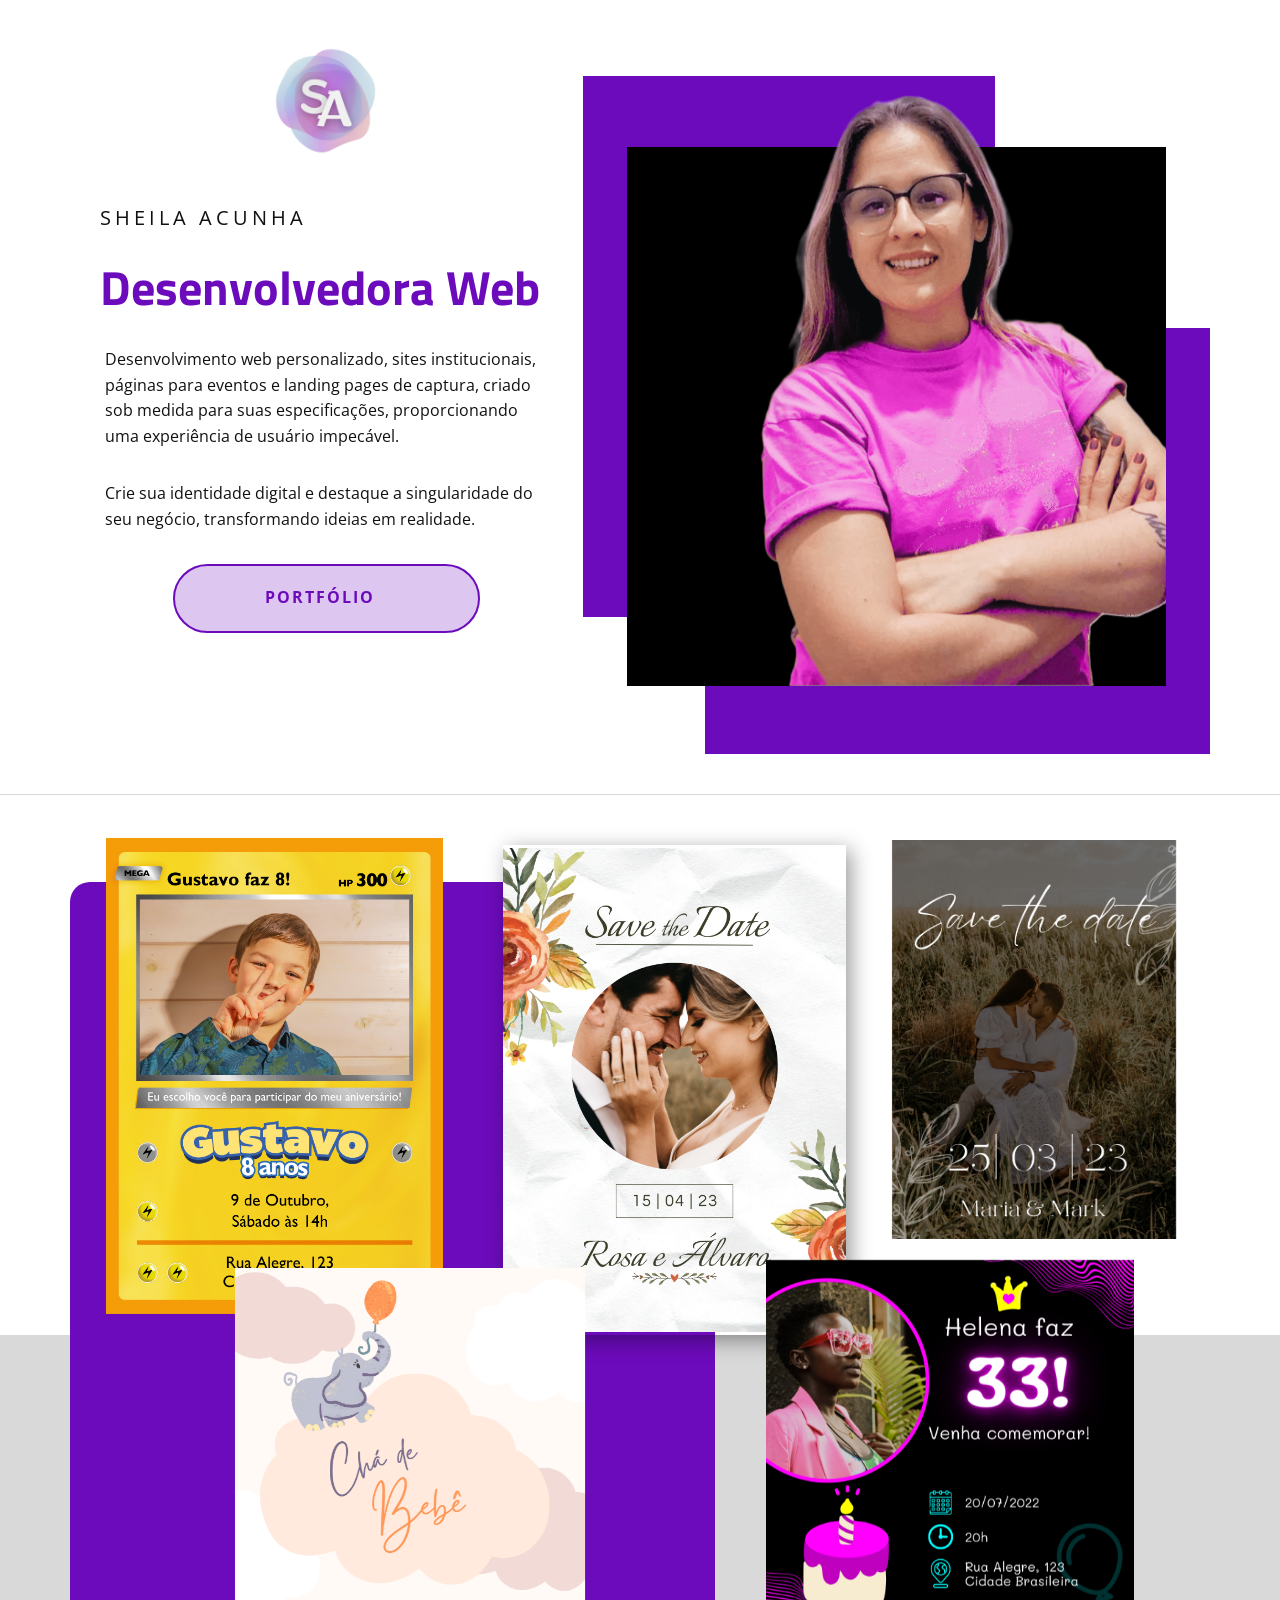
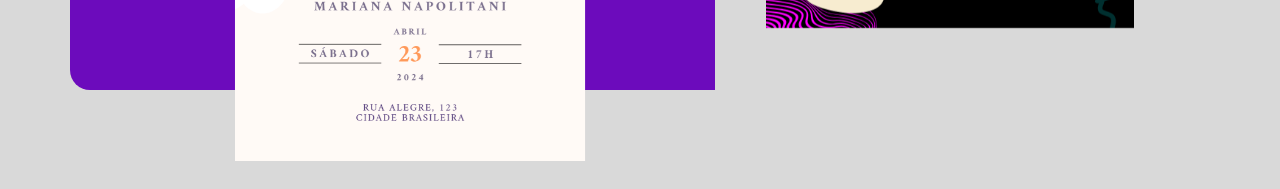
==== index.html @ 109525f0 "sheila" ====
<!DOCTYPE html>
<html style="font-size: 16px;" lang="pt">

<head>
  <meta name="viewport" content="width=device-width, initial-scale=1.0">
  <meta charset="utf-8">
  <meta name="keywords"
    content="​Modern therapy for modern lives, ​The right therapy for you, ​Our Therapists, ​Connect For Expert Online Therapy, ​Flexible support that fits around your lifestyle, ​Your Wellness, Our Priority, Contact Us">
  <meta name="description" content="">
  <title>Página 1</title>
  <link rel="stylesheet" href="nicepage.css" media="screen">
  <link rel="stylesheet" href="Página-1.css" media="screen">
  <script class="u-script" type="text/javascript" src="jquery-1.9.1.min.js" defer=""></script>
  <script class="u-script" type="text/javascript" src="nicepage.js" defer=""></script>
  <meta name="generator" content="Nicepage 6.5.1, nicepage.com">
  <link id="u-theme-google-font" rel="stylesheet"
    href="https://fonts.googleapis.com/css?family=Roboto:100,100i,300,300i,400,400i,500,500i,700,700i,900,900i|Open+Sans:300,300i,400,400i,500,500i,600,600i,700,700i,800,800i">
  <link id="u-page-google-font" rel="stylesheet"
    href="https://fonts.googleapis.com/css?family=Open+Sans:300,300i,400,400i,500,500i,600,600i,700,700i,800,800i|Titillium+Web:200,200i,300,300i,400,400i,600,600i,700,700i,900|Titillium+Web:200,200i,300,300i,400,400i,600,600i,700,700i,900">




  <script type="application/ld+json">{
		"@context": "http://schema.org",
		"@type": "Organization",
		"name": "",
		"url": "/"
}</script>
  <meta name="theme-color" content="#9fd9dd">
  <meta property="og:title" content="Página 1">
  <meta property="og:type" content="website">
  <link rel="canonical" href="/">
  <meta data-intl-tel-input-cdn-path="intlTelInput/">
</head>

<body data-home-page="https://website6182934.nicepage.io/Página-1.html?version=c030f472-c00a-878a-3789-6e6491f98680"
  data-home-page-title="Página 1" data-path-to-root="./" data-include-products="false" class="u-body u-xl-mode"
  data-lang="pt">
  <section class="u-clearfix u-valign-middle-lg u-white u-section-1" id="carousel_8019">
    <div
      class="u-clearfix u-sheet u-valign-bottom-xs u-valign-middle-lg u-valign-middle-md u-valign-middle-sm u-sheet-1">
      <div
        class="custom-expanded data-layout-selected u-clearfix u-expanded-width-lg u-expanded-width-md u-expanded-width-sm u-expanded-width-xl u-layout-wrap u-layout-wrap-1">
        <div class="u-layout">
          <div class="u-layout-row">
            <div class="u-align-left u-container-style u-layout-cell u-left-cell u-size-27 u-white u-layout-cell-1"
              data-animation-name="customAnimationIn" data-animation-duration="1500">
              <div class="u-container-layout u-container-layout-1">
                <img
                  class="u-align-center-md u-align-center-sm u-align-center-xs u-image u-image-contain u-image-default u-preserve-proportions u-image-1"
                  src="images/1.png" alt="" data-image-width="500" data-image-height="500">
                <h5
                  class="u-align-center-sm u-align-center-xs u-align-left-lg u-align-left-md u-align-left-xl u-text u-text-1"
                  data-animation-name="flipIn" data-animation-duration="1500" data-animation-direction="X"
                  data-animation-delay="750">Sheila acunha</h5>
                <h1
                  class="u-align-center-sm u-align-center-xs u-align-left-lg u-align-left-md u-align-left-xl u-text u-text-custom-color-2 u-text-2"
                  data-animation-name="flipIn" data-animation-duration="1500" data-animation-direction="X"
                  data-animation-delay="1000">Desenvolvedora Web </h1>
                <p class="u-align-center-sm u-align-center-xs u-align-left-lg u-align-left-md u-align-left-xl u-text u-text-3"
                  data-animation-name="customAnimationIn" data-animation-duration="1500" data-animation-delay="250">
                  Desenvolvimento web personalizado, sites institucionais, páginas para eventos e landing pages de
                  captura,&nbsp;criado sob medida para suas especificações, proporcionando uma experiência de usuário
                  impecável.&nbsp;</p>
                <p class="u-align-center-sm u-align-center-xs u-align-left-lg u-align-left-md u-align-left-xl u-text u-text-4"
                  data-animation-name="customAnimationIn" data-animation-duration="1500" data-animation-delay="250">
                  Crie sua identidade digital e destaque a singularidade do seu negócio, transformando ideias em
                  realidade.</p>
                <a href="https://www.sheilaacunha.com.br/"
                  class="u-active-custom-color-2 u-align-center-sm u-align-center-xs u-align-left-lg u-align-left-md u-align-left-xl u-border-2 u-border-custom-color-2 u-border-hover-custom-color-4 u-btn u-btn-round u-button-style u-custom-color-4 u-hover-custom-color-4 u-radius u-text-active-white u-text-custom-color-2 u-text-hover-custom-color-2 u-btn-1"
                  data-animation-name="customAnimationIn" data-animation-duration="1500" data-animation-delay="750"
                  target="_blank">portfólio​&nbsp;&nbsp;</a>
              </div>
            </div>
            <div class="u-container-style u-layout-cell u-right-cell u-shape-rectangle u-size-33 u-layout-cell-2"
              data-animation-name="customAnimationIn" data-animation-duration="1500" data-animation-delay="0">
              <div class="u-container-layout u-container-layout-2">
                <div class="custom-expanded u-custom-color-2 u-shape u-shape-rectangle u-shape-1"
                  data-animation-name="customAnimationIn" data-animation-duration="1500" data-animation-delay="750">
                </div>
                <div class="custom-expanded u-custom-color-2 u-shape u-shape-rectangle u-shape-2"
                  data-animation-name="customAnimationIn" data-animation-duration="1500" data-animation-delay="750">
                </div>
                <div
                  class="custom-expanded u-black u-container-style u-group u-preserve-proportions u-shape-rectangle u-group-1">
                  <div class="u-container-layout u-container-layout-3">
                    <img class="custom-expanded u-image u-image-contain u-image-default u-image-2"
                      src="images/sheila.png" alt="" data-image-width="603" data-image-height="811">
                  </div>
                </div>
              </div>
            </div>
          </div>
        </div>
      </div>
    </div>
  </section>
  <section class="u-clearfix u-grey-15 u-section-2" id="carousel_e273">
    <div class="u-expanded-width u-shape u-shape-rectangle u-white u-shape-1" data-animation-name="customAnimationIn"
      data-animation-duration="1750"></div>
    <div class="u-bottom-left-radius-20 u-custom-color-2 u-shape u-shape-round u-top-left-radius-20 u-shape-2"
      data-animation-name="customAnimationIn" data-animation-duration="1250"></div>
    <img class="custom-expanded u-image u-image-contain u-image-1" src="images/5.png" data-image-width="1240"
      data-image-height="1748">
    <img class="custom-expanded u-image u-image-contain u-image-2" src="images/2.png" data-image-width="1240"
      data-image-height="1748">
    <img class="custom-expanded u-image u-image-contain u-image-3" src="images/33.png" data-image-width="1000"
      data-image-height="1000">
    <img class="custom-expanded u-image u-image-contain u-image-4" src="images/3.png" data-image-width="1240"
      data-image-height="1748">
    <img class="custom-expanded u-image u-image-contain u-image-5" src="images/4.png" data-image-width="1240"
      data-image-height="1748">
    <div class="u-align-left u-container-style u-gradient u-group u-radius-20 u-shape-round u-group-1"
      data-animation-name="customAnimationIn" data-animation-duration="1250" data-animation-delay="500">
      <div class="u-container-layout u-valign-middle-lg u-valign-middle-xl u-valign-middle-xs u-container-layout-1">
        <h2 class="u-align-center u-custom-font u-font-titillium-web u-text u-text-white u-text-1"> Opções de convites
          virtuais de casamento, aniversá​rios, entre outros.</h2>
      </div>
    </div>
  </section>

</body>

</html>
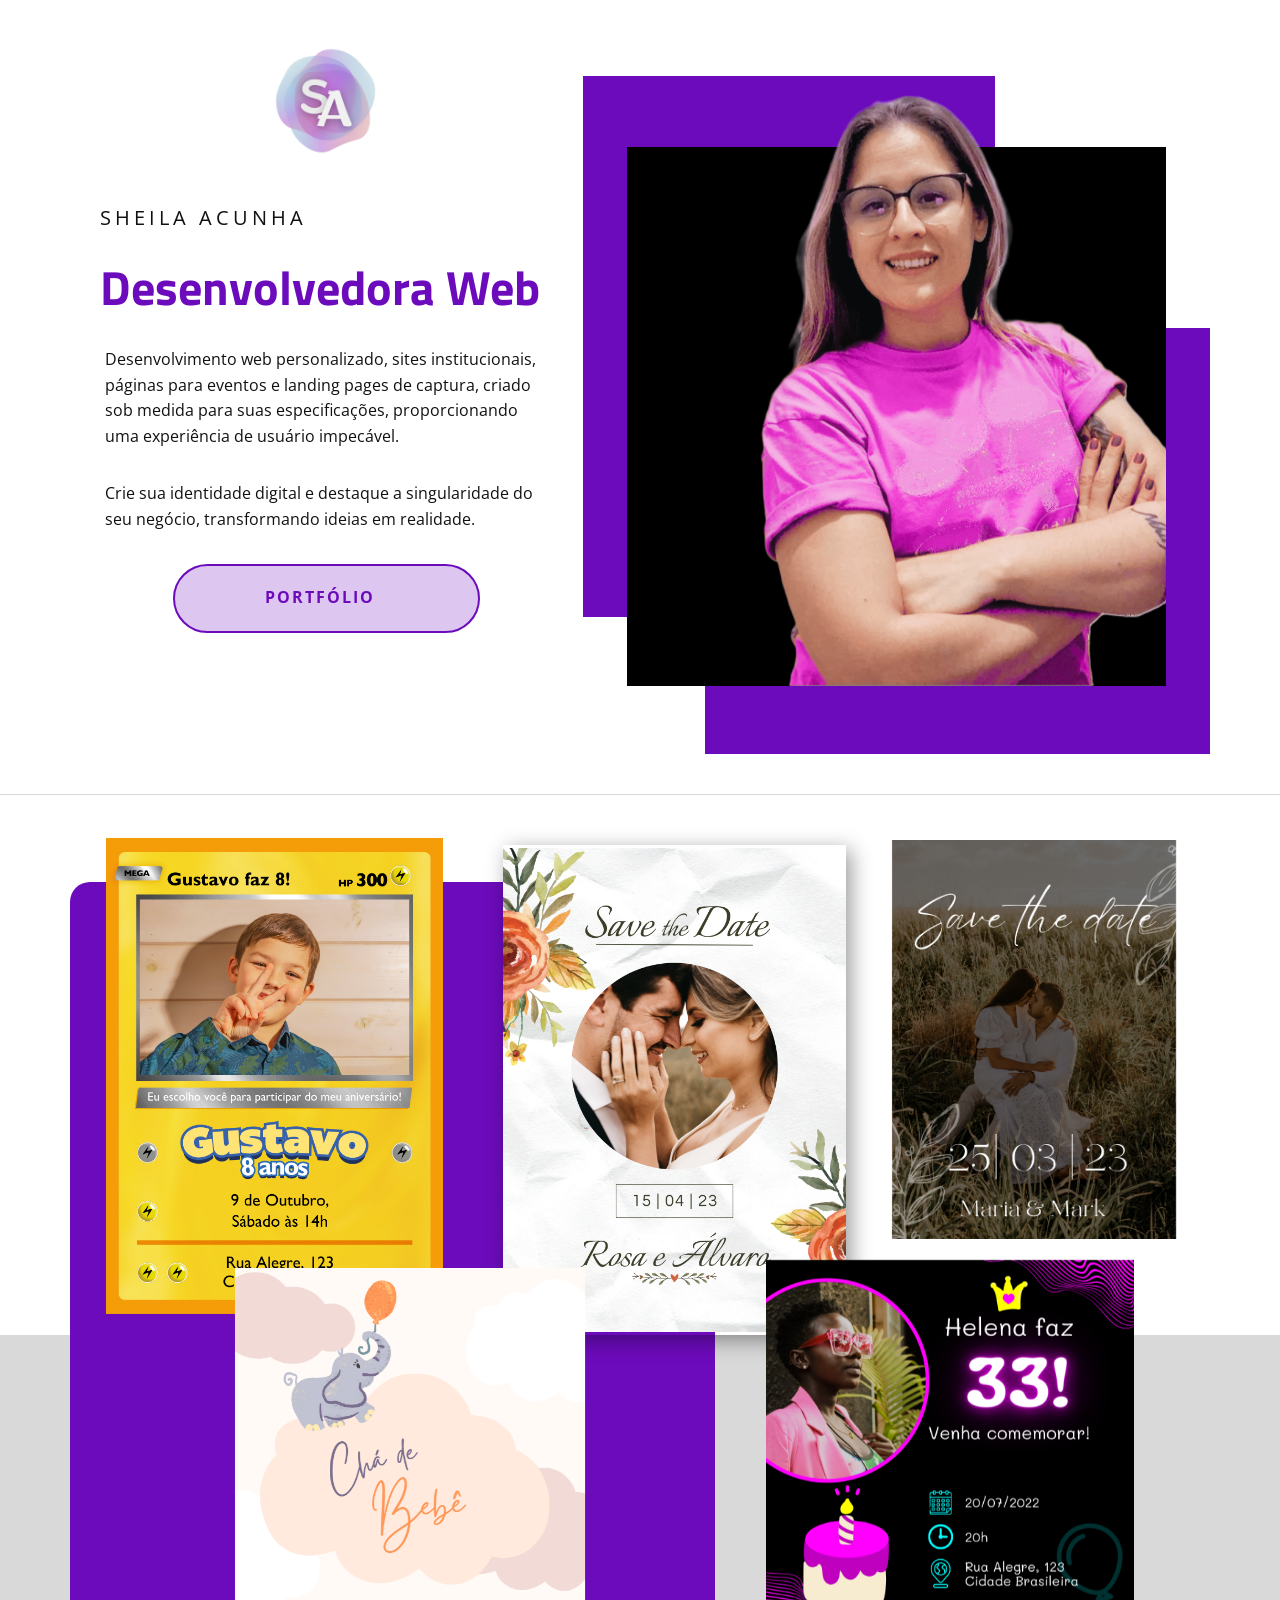
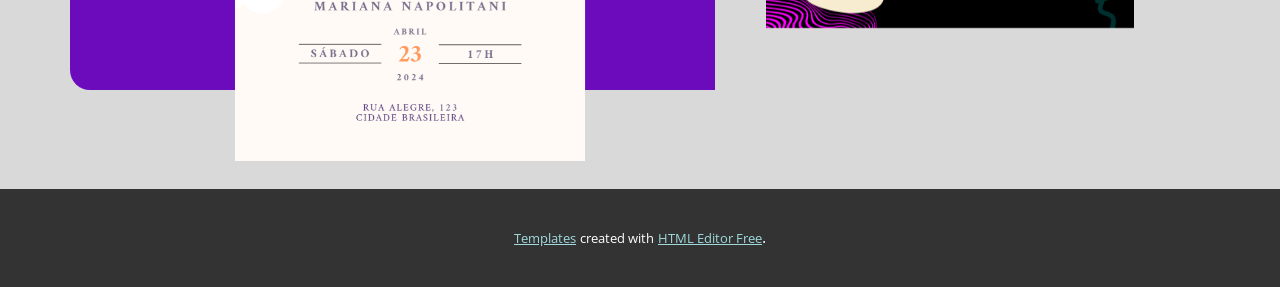
==== commit f140d213: "i" ====
--- a/index.html
+++ b/index.html
@@ -1,92 +1,56 @@
 <!DOCTYPE html>
-<html style="font-size: 16px;" lang="pt">
-
-<head>
-  <meta name="viewport" content="width=device-width, initial-scale=1.0">
-  <meta charset="utf-8">
-  <meta name="keywords"
-    content="​Modern therapy for modern lives, ​The right therapy for you, ​Our Therapists, ​Connect For Expert Online Therapy, ​Flexible support that fits around your lifestyle, ​Your Wellness, Our Priority, Contact Us">
-  <meta name="description" content="">
-  <title>Página 1</title>
-  <link rel="stylesheet" href="nicepage.css" media="screen">
-  <link rel="stylesheet" href="Página-1.css" media="screen">
-  <script class="u-script" type="text/javascript" src="jquery-1.9.1.min.js" defer=""></script>
-  <script class="u-script" type="text/javascript" src="nicepage.js" defer=""></script>
-  <meta name="generator" content="Nicepage 6.5.1, nicepage.com">
-  <link id="u-theme-google-font" rel="stylesheet"
-    href="https://fonts.googleapis.com/css?family=Roboto:100,100i,300,300i,400,400i,500,500i,700,700i,900,900i|Open+Sans:300,300i,400,400i,500,500i,600,600i,700,700i,800,800i">
-  <link id="u-page-google-font" rel="stylesheet"
-    href="https://fonts.googleapis.com/css?family=Open+Sans:300,300i,400,400i,500,500i,600,600i,700,700i,800,800i|Titillium+Web:200,200i,300,300i,400,400i,600,600i,700,700i,900|Titillium+Web:200,200i,300,300i,400,400i,600,600i,700,700i,900">
-
-
-
-
-  <script type="application/ld+json">{
+<html style="font-size: 16px;" lang="pt"><head>
+    <meta name="viewport" content="width=device-width, initial-scale=1.0">
+    <meta charset="utf-8">
+    <meta name="keywords" content="​Modern therapy for modern lives, ​The right therapy for you, ​Our Therapists, ​Connect For Expert Online Therapy, ​Flexible support that fits around your lifestyle, ​Your Wellness, Our Priority, Contact Us">
+    <meta name="description" content="">
+    <title>Página 1</title>
+    <link rel="stylesheet" href="nicepage.css" media="screen">
+<link rel="stylesheet" href="Página-1.css" media="screen">
+    <script class="u-script" type="text/javascript" src="jquery-1.9.1.min.js" defer=""></script>
+    <script class="u-script" type="text/javascript" src="nicepage.js" defer=""></script>
+    <meta name="generator" content="Nicepage 6.5.1, nicepage.com">
+    <link id="u-theme-google-font" rel="stylesheet" href="https://fonts.googleapis.com/css?family=Roboto:100,100i,300,300i,400,400i,500,500i,700,700i,900,900i|Open+Sans:300,300i,400,400i,500,500i,600,600i,700,700i,800,800i">
+    <link id="u-page-google-font" rel="stylesheet" href="https://fonts.googleapis.com/css?family=Open+Sans:300,300i,400,400i,500,500i,600,600i,700,700i,800,800i|Titillium+Web:200,200i,300,300i,400,400i,600,600i,700,700i,900|Titillium+Web:200,200i,300,300i,400,400i,600,600i,700,700i,900">
+    
+    
+    
+    
+    <script type="application/ld+json">{
 		"@context": "http://schema.org",
 		"@type": "Organization",
 		"name": "",
 		"url": "/"
 }</script>
-  <meta name="theme-color" content="#9fd9dd">
-  <meta property="og:title" content="Página 1">
-  <meta property="og:type" content="website">
-  <link rel="canonical" href="/">
-  <meta data-intl-tel-input-cdn-path="intlTelInput/">
-</head>
-
-<body data-home-page="https://website6182934.nicepage.io/Página-1.html?version=c030f472-c00a-878a-3789-6e6491f98680"
-  data-home-page-title="Página 1" data-path-to-root="./" data-include-products="false" class="u-body u-xl-mode"
-  data-lang="pt">
-  <section class="u-clearfix u-valign-middle-lg u-white u-section-1" id="carousel_8019">
-    <div
-      class="u-clearfix u-sheet u-valign-bottom-xs u-valign-middle-lg u-valign-middle-md u-valign-middle-sm u-sheet-1">
-      <div
-        class="custom-expanded data-layout-selected u-clearfix u-expanded-width-lg u-expanded-width-md u-expanded-width-sm u-expanded-width-xl u-layout-wrap u-layout-wrap-1">
-        <div class="u-layout">
-          <div class="u-layout-row">
-            <div class="u-align-left u-container-style u-layout-cell u-left-cell u-size-27 u-white u-layout-cell-1"
-              data-animation-name="customAnimationIn" data-animation-duration="1500">
-              <div class="u-container-layout u-container-layout-1">
-                <img
-                  class="u-align-center-md u-align-center-sm u-align-center-xs u-image u-image-contain u-image-default u-preserve-proportions u-image-1"
-                  src="images/1.png" alt="" data-image-width="500" data-image-height="500">
-                <h5
-                  class="u-align-center-sm u-align-center-xs u-align-left-lg u-align-left-md u-align-left-xl u-text u-text-1"
-                  data-animation-name="flipIn" data-animation-duration="1500" data-animation-direction="X"
-                  data-animation-delay="750">Sheila acunha</h5>
-                <h1
-                  class="u-align-center-sm u-align-center-xs u-align-left-lg u-align-left-md u-align-left-xl u-text u-text-custom-color-2 u-text-2"
-                  data-animation-name="flipIn" data-animation-duration="1500" data-animation-direction="X"
-                  data-animation-delay="1000">Desenvolvedora Web </h1>
-                <p class="u-align-center-sm u-align-center-xs u-align-left-lg u-align-left-md u-align-left-xl u-text u-text-3"
-                  data-animation-name="customAnimationIn" data-animation-duration="1500" data-animation-delay="250">
-                  Desenvolvimento web personalizado, sites institucionais, páginas para eventos e landing pages de
-                  captura,&nbsp;criado sob medida para suas especificações, proporcionando uma experiência de usuário
-                  impecável.&nbsp;</p>
-                <p class="u-align-center-sm u-align-center-xs u-align-left-lg u-align-left-md u-align-left-xl u-text u-text-4"
-                  data-animation-name="customAnimationIn" data-animation-duration="1500" data-animation-delay="250">
-                  Crie sua identidade digital e destaque a singularidade do seu negócio, transformando ideias em
-                  realidade.</p>
-                <a href="https://www.sheilaacunha.com.br/"
-                  class="u-active-custom-color-2 u-align-center-sm u-align-center-xs u-align-left-lg u-align-left-md u-align-left-xl u-border-2 u-border-custom-color-2 u-border-hover-custom-color-4 u-btn u-btn-round u-button-style u-custom-color-4 u-hover-custom-color-4 u-radius u-text-active-white u-text-custom-color-2 u-text-hover-custom-color-2 u-btn-1"
-                  data-animation-name="customAnimationIn" data-animation-duration="1500" data-animation-delay="750"
-                  target="_blank">portfólio​&nbsp;&nbsp;</a>
+    <meta name="theme-color" content="#9fd9dd">
+    <meta property="og:title" content="Página 1">
+    <meta property="og:type" content="website">
+    <link rel="canonical" href="/">
+  <meta data-intl-tel-input-cdn-path="intlTelInput/"></head>
+  <body data-path-to-root="./" data-include-products="false" class="u-body u-xl-mode" data-lang="pt">
+    <section class="u-clearfix u-valign-middle-lg u-white u-section-1" id="carousel_8019">
+      <div class="u-clearfix u-sheet u-valign-bottom-xs u-valign-middle-lg u-valign-middle-md u-valign-middle-sm u-sheet-1">
+        <div class="custom-expanded data-layout-selected u-clearfix u-expanded-width-lg u-expanded-width-md u-expanded-width-sm u-expanded-width-xl u-layout-wrap u-layout-wrap-1">
+          <div class="u-layout">
+            <div class="u-layout-row">
+              <div class="u-align-left u-container-style u-layout-cell u-left-cell u-size-27 u-white u-layout-cell-1" data-animation-name="customAnimationIn" data-animation-duration="1500">
+                <div class="u-container-layout u-container-layout-1">
+                  <img class="u-align-center-md u-align-center-sm u-align-center-xs u-image u-image-contain u-image-default u-preserve-proportions u-image-1" src="images/1.png" alt="" data-image-width="500" data-image-height="500">
+                  <h5 class="u-align-center-sm u-align-center-xs u-align-left-lg u-align-left-md u-align-left-xl u-text u-text-1" data-animation-name="flipIn" data-animation-duration="1500" data-animation-direction="X" data-animation-delay="750">Sheila acunha</h5>
+                  <h1 class="u-align-center-sm u-align-center-xs u-align-left-lg u-align-left-md u-align-left-xl u-text u-text-custom-color-2 u-text-2" data-animation-name="flipIn" data-animation-duration="1500" data-animation-direction="X" data-animation-delay="1000">Desenvolvedora Web </h1>
+                  <p class="u-align-center-sm u-align-center-xs u-align-left-lg u-align-left-md u-align-left-xl u-text u-text-3" data-animation-name="customAnimationIn" data-animation-duration="1500" data-animation-delay="250"> Desenvolvimento web personalizado, sites institucionais, páginas para eventos e landing pages de captura,&nbsp;criado sob medida para suas especificações, proporcionando uma experiência de usuário impecável.&nbsp;</p>
+                  <p class="u-align-center-sm u-align-center-xs u-align-left-lg u-align-left-md u-align-left-xl u-text u-text-4" data-animation-name="customAnimationIn" data-animation-duration="1500" data-animation-delay="250"> Crie sua identidade digital e destaque a singularidade do seu negócio, transformando ideias em realidade.</p>
+                  <a href="https://www.sheilaacunha.com.br/" class="u-active-custom-color-2 u-align-center-sm u-align-center-xs u-align-left-lg u-align-left-md u-align-left-xl u-border-2 u-border-custom-color-2 u-border-hover-custom-color-4 u-btn u-btn-round u-button-style u-custom-color-4 u-hover-custom-color-4 u-radius u-text-active-white u-text-custom-color-2 u-text-hover-custom-color-2 u-btn-1" data-animation-name="customAnimationIn" data-animation-duration="1500" data-animation-delay="750" target="_blank">portfólio​&nbsp;&nbsp;</a>
+                </div>
               </div>
-            </div>
-            <div class="u-container-style u-layout-cell u-right-cell u-shape-rectangle u-size-33 u-layout-cell-2"
-              data-animation-name="customAnimationIn" data-animation-duration="1500" data-animation-delay="0">
-              <div class="u-container-layout u-container-layout-2">
-                <div class="custom-expanded u-custom-color-2 u-shape u-shape-rectangle u-shape-1"
-                  data-animation-name="customAnimationIn" data-animation-duration="1500" data-animation-delay="750">
-                </div>
-                <div class="custom-expanded u-custom-color-2 u-shape u-shape-rectangle u-shape-2"
-                  data-animation-name="customAnimationIn" data-animation-duration="1500" data-animation-delay="750">
-                </div>
-                <div
-                  class="custom-expanded u-black u-container-style u-group u-preserve-proportions u-shape-rectangle u-group-1">
-                  <div class="u-container-layout u-container-layout-3">
-                    <img class="custom-expanded u-image u-image-contain u-image-default u-image-2"
-                      src="images/sheila.png" alt="" data-image-width="603" data-image-height="811">
+              <div class="u-container-style u-layout-cell u-right-cell u-shape-rectangle u-size-33 u-layout-cell-2" data-animation-name="customAnimationIn" data-animation-duration="1500" data-animation-delay="0">
+                <div class="u-container-layout u-container-layout-2">
+                  <div class="custom-expanded u-custom-color-2 u-shape u-shape-rectangle u-shape-1" data-animation-name="customAnimationIn" data-animation-duration="1500" data-animation-delay="750"></div>
+                  <div class="custom-expanded u-custom-color-2 u-shape u-shape-rectangle u-shape-2" data-animation-name="customAnimationIn" data-animation-duration="1500" data-animation-delay="750"></div>
+                  <div class="custom-expanded u-black u-container-style u-group u-preserve-proportions u-shape-rectangle u-group-1">
+                    <div class="u-container-layout u-container-layout-3">
+                      <img class="custom-expanded u-image u-image-contain u-image-default u-image-2" src="images/sheila.png" alt="" data-image-width="603" data-image-height="811">
+                    </div>
                   </div>
                 </div>
               </div>
@@ -94,32 +58,35 @@
           </div>
         </div>
       </div>
-    </div>
-  </section>
-  <section class="u-clearfix u-grey-15 u-section-2" id="carousel_e273">
-    <div class="u-expanded-width u-shape u-shape-rectangle u-white u-shape-1" data-animation-name="customAnimationIn"
-      data-animation-duration="1750"></div>
-    <div class="u-bottom-left-radius-20 u-custom-color-2 u-shape u-shape-round u-top-left-radius-20 u-shape-2"
-      data-animation-name="customAnimationIn" data-animation-duration="1250"></div>
-    <img class="custom-expanded u-image u-image-contain u-image-1" src="images/5.png" data-image-width="1240"
-      data-image-height="1748">
-    <img class="custom-expanded u-image u-image-contain u-image-2" src="images/2.png" data-image-width="1240"
-      data-image-height="1748">
-    <img class="custom-expanded u-image u-image-contain u-image-3" src="images/33.png" data-image-width="1000"
-      data-image-height="1000">
-    <img class="custom-expanded u-image u-image-contain u-image-4" src="images/3.png" data-image-width="1240"
-      data-image-height="1748">
-    <img class="custom-expanded u-image u-image-contain u-image-5" src="images/4.png" data-image-width="1240"
-      data-image-height="1748">
-    <div class="u-align-left u-container-style u-gradient u-group u-radius-20 u-shape-round u-group-1"
-      data-animation-name="customAnimationIn" data-animation-duration="1250" data-animation-delay="500">
-      <div class="u-container-layout u-valign-middle-lg u-valign-middle-xl u-valign-middle-xs u-container-layout-1">
-        <h2 class="u-align-center u-custom-font u-font-titillium-web u-text u-text-white u-text-1"> Opções de convites
-          virtuais de casamento, aniversá​rios, entre outros.</h2>
+    </section>
+    <section class="u-clearfix u-grey-15 u-section-2" id="carousel_e273">
+      <div class="u-expanded-width u-shape u-shape-rectangle u-white u-shape-1" data-animation-name="customAnimationIn" data-animation-duration="1750"></div>
+      <div class="u-bottom-left-radius-20 u-custom-color-2 u-shape u-shape-round u-top-left-radius-20 u-shape-2" data-animation-name="customAnimationIn" data-animation-duration="1250"></div>
+      <img class="custom-expanded u-image u-image-contain u-image-1" src="images/5.png" data-image-width="1240" data-image-height="1748">
+      <img class="custom-expanded u-image u-image-contain u-image-2" src="images/2.png" data-image-width="1240" data-image-height="1748">
+      <img class="custom-expanded u-image u-image-contain u-image-3" src="images/33.png" data-image-width="1000" data-image-height="1000">
+      <img class="custom-expanded u-image u-image-contain u-image-4" src="images/3.png" data-image-width="1240" data-image-height="1748">
+      <img class="custom-expanded u-image u-image-contain u-image-5" src="images/4.png" data-image-width="1240" data-image-height="1748">
+      <div class="u-align-left u-container-style u-gradient u-group u-radius-20 u-shape-round u-group-1" data-animation-name="customAnimationIn" data-animation-duration="1250" data-animation-delay="500">
+        <div class="u-container-layout u-valign-middle-lg u-valign-middle-xl u-valign-middle-xs u-container-layout-1">
+          <h2 class="u-align-center u-custom-font u-font-titillium-web u-text u-text-white u-text-1"> Opções de convites virtuais de casamento, aniversá​rios, entre outros.</h2>
+        </div>
       </div>
-    </div>
-  </section>
-
-</body>
-
-</html>+    </section>
+    
+    
+    
+    
+    <section class="u-backlink u-clearfix u-grey-80">
+      <a class="u-link" href="templates" target="_blank">
+        <span>Templates</span>
+      </a>
+      <p class="u-text">
+        <span>created with</span>
+      </p>
+      <a class="u-link" href="html-website-builder" target="_blank">
+        <span>HTML Editor Free</span>
+      </a>. 
+    </section>
+  
+</body></html>
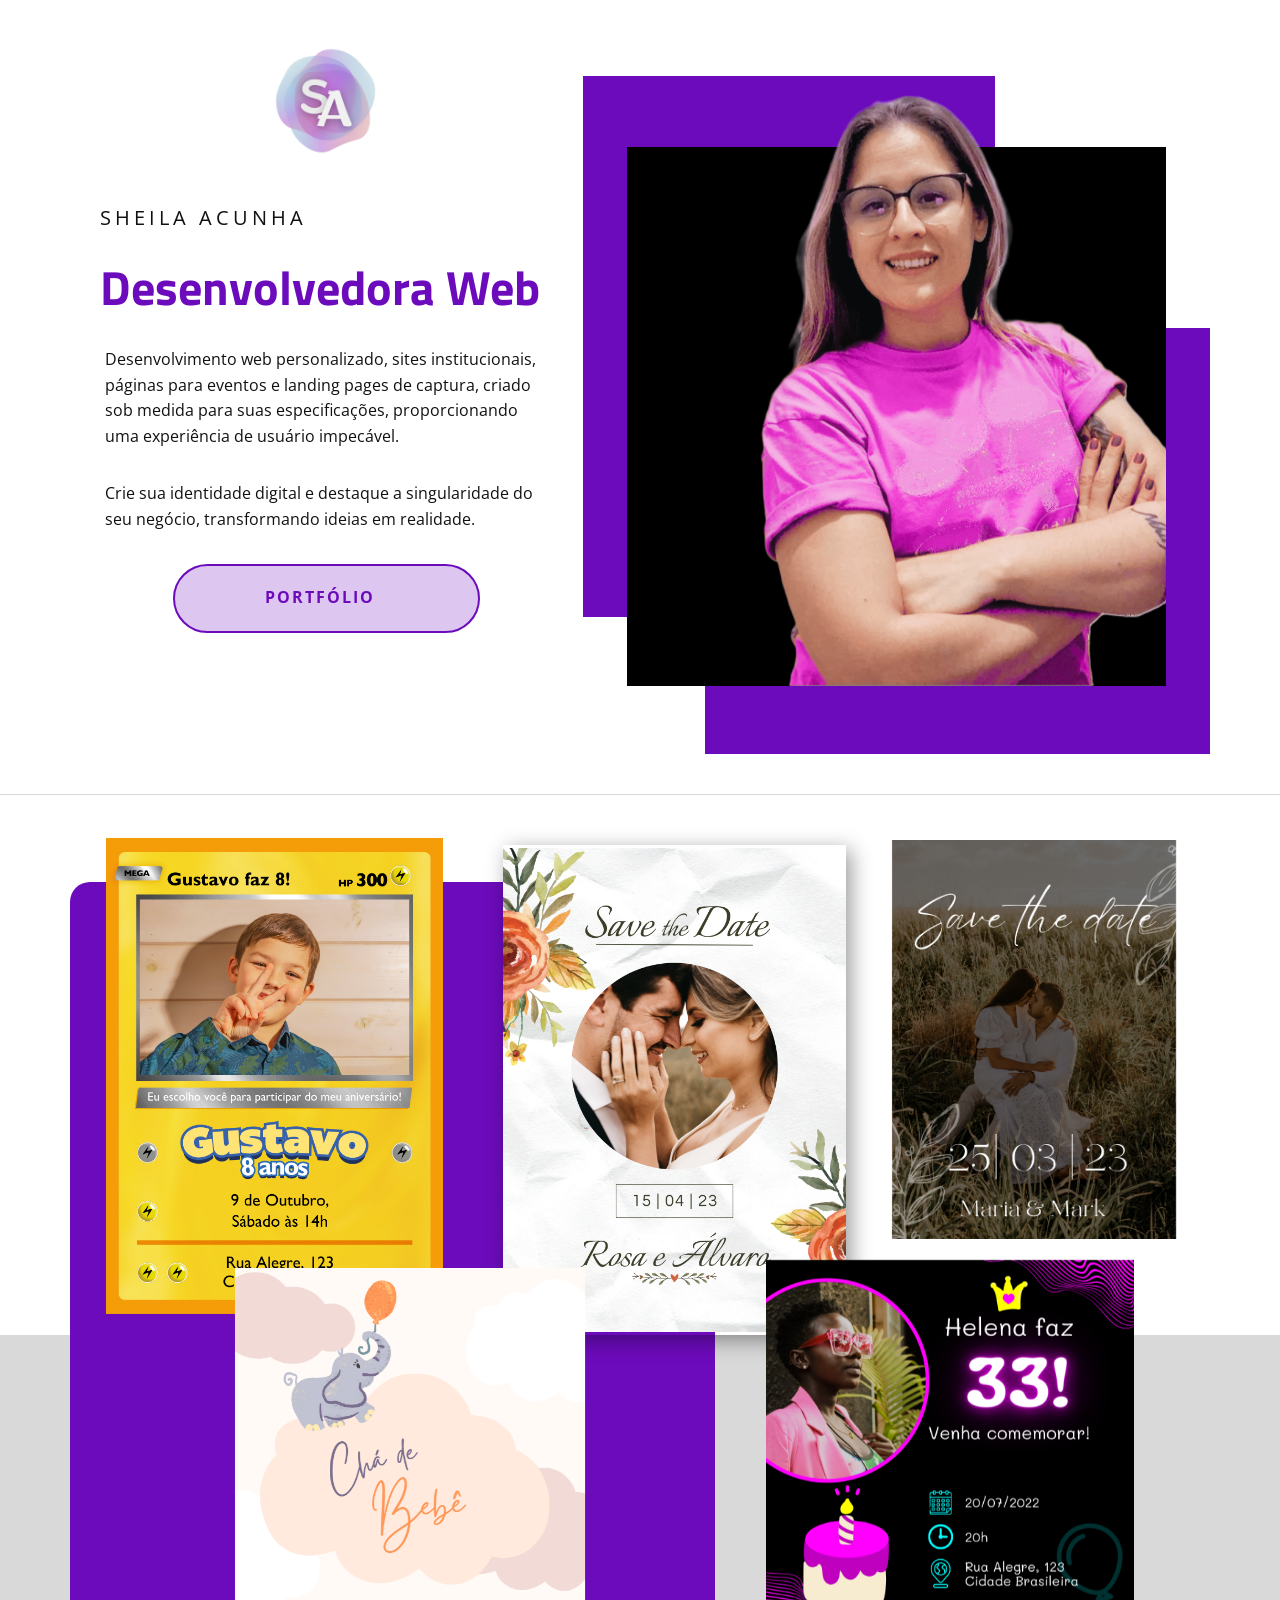
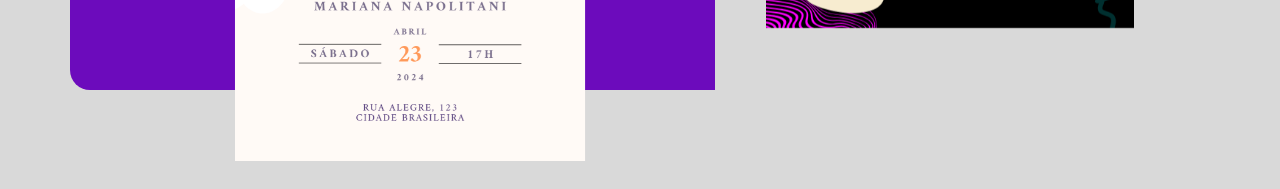
==== commit 4271251f: "w" ====
--- a/index.html
+++ b/index.html
@@ -1,56 +1,90 @@
 <!DOCTYPE html>
-<html style="font-size: 16px;" lang="pt"><head>
-    <meta name="viewport" content="width=device-width, initial-scale=1.0">
-    <meta charset="utf-8">
-    <meta name="keywords" content="​Modern therapy for modern lives, ​The right therapy for you, ​Our Therapists, ​Connect For Expert Online Therapy, ​Flexible support that fits around your lifestyle, ​Your Wellness, Our Priority, Contact Us">
-    <meta name="description" content="">
-    <title>Página 1</title>
-    <link rel="stylesheet" href="nicepage.css" media="screen">
-<link rel="stylesheet" href="Página-1.css" media="screen">
-    <script class="u-script" type="text/javascript" src="jquery-1.9.1.min.js" defer=""></script>
-    <script class="u-script" type="text/javascript" src="nicepage.js" defer=""></script>
-    <meta name="generator" content="Nicepage 6.5.1, nicepage.com">
-    <link id="u-theme-google-font" rel="stylesheet" href="https://fonts.googleapis.com/css?family=Roboto:100,100i,300,300i,400,400i,500,500i,700,700i,900,900i|Open+Sans:300,300i,400,400i,500,500i,600,600i,700,700i,800,800i">
-    <link id="u-page-google-font" rel="stylesheet" href="https://fonts.googleapis.com/css?family=Open+Sans:300,300i,400,400i,500,500i,600,600i,700,700i,800,800i|Titillium+Web:200,200i,300,300i,400,400i,600,600i,700,700i,900|Titillium+Web:200,200i,300,300i,400,400i,600,600i,700,700i,900">
-    
-    
-    
-    
-    <script type="application/ld+json">{
+<html style="font-size: 16px;" lang="pt">
+
+<head>
+  <meta name="viewport" content="width=device-width, initial-scale=1.0">
+  <meta charset="utf-8">
+  <meta name="keywords"
+    content="​Modern therapy for modern lives, ​The right therapy for you, ​Our Therapists, ​Connect For Expert Online Therapy, ​Flexible support that fits around your lifestyle, ​Your Wellness, Our Priority, Contact Us">
+  <meta name="description" content="">
+  <title>Página 1</title>
+  <link rel="stylesheet" href="nicepage.css" media="screen">
+  <link rel="stylesheet" href="Página-1.css" media="screen">
+  <script class="u-script" type="text/javascript" src="jquery-1.9.1.min.js" defer=""></script>
+  <script class="u-script" type="text/javascript" src="nicepage.js" defer=""></script>
+  <meta name="generator" content="Nicepage 6.5.1, nicepage.com">
+  <link id="u-theme-google-font" rel="stylesheet"
+    href="https://fonts.googleapis.com/css?family=Roboto:100,100i,300,300i,400,400i,500,500i,700,700i,900,900i|Open+Sans:300,300i,400,400i,500,500i,600,600i,700,700i,800,800i">
+  <link id="u-page-google-font" rel="stylesheet"
+    href="https://fonts.googleapis.com/css?family=Open+Sans:300,300i,400,400i,500,500i,600,600i,700,700i,800,800i|Titillium+Web:200,200i,300,300i,400,400i,600,600i,700,700i,900|Titillium+Web:200,200i,300,300i,400,400i,600,600i,700,700i,900">
+
+
+
+
+  <script type="application/ld+json">{
 		"@context": "http://schema.org",
 		"@type": "Organization",
 		"name": "",
 		"url": "/"
 }</script>
-    <meta name="theme-color" content="#9fd9dd">
-    <meta property="og:title" content="Página 1">
-    <meta property="og:type" content="website">
-    <link rel="canonical" href="/">
-  <meta data-intl-tel-input-cdn-path="intlTelInput/"></head>
-  <body data-path-to-root="./" data-include-products="false" class="u-body u-xl-mode" data-lang="pt">
-    <section class="u-clearfix u-valign-middle-lg u-white u-section-1" id="carousel_8019">
-      <div class="u-clearfix u-sheet u-valign-bottom-xs u-valign-middle-lg u-valign-middle-md u-valign-middle-sm u-sheet-1">
-        <div class="custom-expanded data-layout-selected u-clearfix u-expanded-width-lg u-expanded-width-md u-expanded-width-sm u-expanded-width-xl u-layout-wrap u-layout-wrap-1">
-          <div class="u-layout">
-            <div class="u-layout-row">
-              <div class="u-align-left u-container-style u-layout-cell u-left-cell u-size-27 u-white u-layout-cell-1" data-animation-name="customAnimationIn" data-animation-duration="1500">
-                <div class="u-container-layout u-container-layout-1">
-                  <img class="u-align-center-md u-align-center-sm u-align-center-xs u-image u-image-contain u-image-default u-preserve-proportions u-image-1" src="images/1.png" alt="" data-image-width="500" data-image-height="500">
-                  <h5 class="u-align-center-sm u-align-center-xs u-align-left-lg u-align-left-md u-align-left-xl u-text u-text-1" data-animation-name="flipIn" data-animation-duration="1500" data-animation-direction="X" data-animation-delay="750">Sheila acunha</h5>
-                  <h1 class="u-align-center-sm u-align-center-xs u-align-left-lg u-align-left-md u-align-left-xl u-text u-text-custom-color-2 u-text-2" data-animation-name="flipIn" data-animation-duration="1500" data-animation-direction="X" data-animation-delay="1000">Desenvolvedora Web </h1>
-                  <p class="u-align-center-sm u-align-center-xs u-align-left-lg u-align-left-md u-align-left-xl u-text u-text-3" data-animation-name="customAnimationIn" data-animation-duration="1500" data-animation-delay="250"> Desenvolvimento web personalizado, sites institucionais, páginas para eventos e landing pages de captura,&nbsp;criado sob medida para suas especificações, proporcionando uma experiência de usuário impecável.&nbsp;</p>
-                  <p class="u-align-center-sm u-align-center-xs u-align-left-lg u-align-left-md u-align-left-xl u-text u-text-4" data-animation-name="customAnimationIn" data-animation-duration="1500" data-animation-delay="250"> Crie sua identidade digital e destaque a singularidade do seu negócio, transformando ideias em realidade.</p>
-                  <a href="https://www.sheilaacunha.com.br/" class="u-active-custom-color-2 u-align-center-sm u-align-center-xs u-align-left-lg u-align-left-md u-align-left-xl u-border-2 u-border-custom-color-2 u-border-hover-custom-color-4 u-btn u-btn-round u-button-style u-custom-color-4 u-hover-custom-color-4 u-radius u-text-active-white u-text-custom-color-2 u-text-hover-custom-color-2 u-btn-1" data-animation-name="customAnimationIn" data-animation-duration="1500" data-animation-delay="750" target="_blank">portfólio​&nbsp;&nbsp;</a>
+  <meta name="theme-color" content="#9fd9dd">
+  <meta property="og:title" content="Página 1">
+  <meta property="og:type" content="website">
+  <link rel="canonical" href="/">
+  <meta data-intl-tel-input-cdn-path="intlTelInput/">
+</head>
+
+<body data-path-to-root="./" data-include-products="false" class="u-body u-xl-mode" data-lang="pt">
+  <section class="u-clearfix u-valign-middle-lg u-white u-section-1" id="carousel_8019">
+    <div
+      class="u-clearfix u-sheet u-valign-bottom-xs u-valign-middle-lg u-valign-middle-md u-valign-middle-sm u-sheet-1">
+      <div
+        class="custom-expanded data-layout-selected u-clearfix u-expanded-width-lg u-expanded-width-md u-expanded-width-sm u-expanded-width-xl u-layout-wrap u-layout-wrap-1">
+        <div class="u-layout">
+          <div class="u-layout-row">
+            <div class="u-align-left u-container-style u-layout-cell u-left-cell u-size-27 u-white u-layout-cell-1"
+              data-animation-name="customAnimationIn" data-animation-duration="1500">
+              <div class="u-container-layout u-container-layout-1">
+                <img
+                  class="u-align-center-md u-align-center-sm u-align-center-xs u-image u-image-contain u-image-default u-preserve-proportions u-image-1"
+                  src="images/1.png" alt="" data-image-width="500" data-image-height="500">
+                <h5
+                  class="u-align-center-sm u-align-center-xs u-align-left-lg u-align-left-md u-align-left-xl u-text u-text-1"
+                  data-animation-name="flipIn" data-animation-duration="1500" data-animation-direction="X"
+                  data-animation-delay="750">Sheila acunha</h5>
+                <h1
+                  class="u-align-center-sm u-align-center-xs u-align-left-lg u-align-left-md u-align-left-xl u-text u-text-custom-color-2 u-text-2"
+                  data-animation-name="flipIn" data-animation-duration="1500" data-animation-direction="X"
+                  data-animation-delay="1000">Desenvolvedora Web </h1>
+                <p class="u-align-center-sm u-align-center-xs u-align-left-lg u-align-left-md u-align-left-xl u-text u-text-3"
+                  data-animation-name="customAnimationIn" data-animation-duration="1500" data-animation-delay="250">
+                  Desenvolvimento web personalizado, sites institucionais, páginas para eventos e landing pages de
+                  captura,&nbsp;criado sob medida para suas especificações, proporcionando uma experiência de usuário
+                  impecável.&nbsp;</p>
+                <p class="u-align-center-sm u-align-center-xs u-align-left-lg u-align-left-md u-align-left-xl u-text u-text-4"
+                  data-animation-name="customAnimationIn" data-animation-duration="1500" data-animation-delay="250">
+                  Crie sua identidade digital e destaque a singularidade do seu negócio, transformando ideias em
+                  realidade.</p>
+                <a href="https://www.sheilaacunha.com.br/"
+                  class="u-active-custom-color-2 u-align-center-sm u-align-center-xs u-align-left-lg u-align-left-md u-align-left-xl u-border-2 u-border-custom-color-2 u-border-hover-custom-color-4 u-btn u-btn-round u-button-style u-custom-color-4 u-hover-custom-color-4 u-radius u-text-active-white u-text-custom-color-2 u-text-hover-custom-color-2 u-btn-1"
+                  data-animation-name="customAnimationIn" data-animation-duration="1500" data-animation-delay="750"
+                  target="_blank">portfólio​&nbsp;&nbsp;</a>
+              </div>
+            </div>
+            <div class="u-container-style u-layout-cell u-right-cell u-shape-rectangle u-size-33 u-layout-cell-2"
+              data-animation-name="customAnimationIn" data-animation-duration="1500" data-animation-delay="0">
+              <div class="u-container-layout u-container-layout-2">
+                <div class="custom-expanded u-custom-color-2 u-shape u-shape-rectangle u-shape-1"
+                  data-animation-name="customAnimationIn" data-animation-duration="1500" data-animation-delay="750">
                 </div>
-              </div>
-              <div class="u-container-style u-layout-cell u-right-cell u-shape-rectangle u-size-33 u-layout-cell-2" data-animation-name="customAnimationIn" data-animation-duration="1500" data-animation-delay="0">
-                <div class="u-container-layout u-container-layout-2">
-                  <div class="custom-expanded u-custom-color-2 u-shape u-shape-rectangle u-shape-1" data-animation-name="customAnimationIn" data-animation-duration="1500" data-animation-delay="750"></div>
-                  <div class="custom-expanded u-custom-color-2 u-shape u-shape-rectangle u-shape-2" data-animation-name="customAnimationIn" data-animation-duration="1500" data-animation-delay="750"></div>
-                  <div class="custom-expanded u-black u-container-style u-group u-preserve-proportions u-shape-rectangle u-group-1">
-                    <div class="u-container-layout u-container-layout-3">
-                      <img class="custom-expanded u-image u-image-contain u-image-default u-image-2" src="images/sheila.png" alt="" data-image-width="603" data-image-height="811">
-                    </div>
+                <div class="custom-expanded u-custom-color-2 u-shape u-shape-rectangle u-shape-2"
+                  data-animation-name="customAnimationIn" data-animation-duration="1500" data-animation-delay="750">
+                </div>
+                <div
+                  class="custom-expanded u-black u-container-style u-group u-preserve-proportions u-shape-rectangle u-group-1">
+                  <div class="u-container-layout u-container-layout-3">
+                    <img class="custom-expanded u-image u-image-contain u-image-default u-image-2"
+                      src="images/sheila.png" alt="" data-image-width="603" data-image-height="811">
                   </div>
                 </div>
               </div>
@@ -58,35 +92,33 @@
           </div>
         </div>
       </div>
-    </section>
-    <section class="u-clearfix u-grey-15 u-section-2" id="carousel_e273">
-      <div class="u-expanded-width u-shape u-shape-rectangle u-white u-shape-1" data-animation-name="customAnimationIn" data-animation-duration="1750"></div>
-      <div class="u-bottom-left-radius-20 u-custom-color-2 u-shape u-shape-round u-top-left-radius-20 u-shape-2" data-animation-name="customAnimationIn" data-animation-duration="1250"></div>
-      <img class="custom-expanded u-image u-image-contain u-image-1" src="images/5.png" data-image-width="1240" data-image-height="1748">
-      <img class="custom-expanded u-image u-image-contain u-image-2" src="images/2.png" data-image-width="1240" data-image-height="1748">
-      <img class="custom-expanded u-image u-image-contain u-image-3" src="images/33.png" data-image-width="1000" data-image-height="1000">
-      <img class="custom-expanded u-image u-image-contain u-image-4" src="images/3.png" data-image-width="1240" data-image-height="1748">
-      <img class="custom-expanded u-image u-image-contain u-image-5" src="images/4.png" data-image-width="1240" data-image-height="1748">
-      <div class="u-align-left u-container-style u-gradient u-group u-radius-20 u-shape-round u-group-1" data-animation-name="customAnimationIn" data-animation-duration="1250" data-animation-delay="500">
-        <div class="u-container-layout u-valign-middle-lg u-valign-middle-xl u-valign-middle-xs u-container-layout-1">
-          <h2 class="u-align-center u-custom-font u-font-titillium-web u-text u-text-white u-text-1"> Opções de convites virtuais de casamento, aniversá​rios, entre outros.</h2>
-        </div>
+    </div>
+  </section>
+  <section class="u-clearfix u-grey-15 u-section-2" id="carousel_e273">
+    <div class="u-expanded-width u-shape u-shape-rectangle u-white u-shape-1" data-animation-name="customAnimationIn"
+      data-animation-duration="1750"></div>
+    <div class="u-bottom-left-radius-20 u-custom-color-2 u-shape u-shape-round u-top-left-radius-20 u-shape-2"
+      data-animation-name="customAnimationIn" data-animation-duration="1250"></div>
+    <img class="custom-expanded u-image u-image-contain u-image-1" src="images/5.png" data-image-width="1240"
+      data-image-height="1748">
+    <img class="custom-expanded u-image u-image-contain u-image-2" src="images/2.png" data-image-width="1240"
+      data-image-height="1748">
+    <img class="custom-expanded u-image u-image-contain u-image-3" src="images/33.png" data-image-width="1000"
+      data-image-height="1000">
+    <img class="custom-expanded u-image u-image-contain u-image-4" src="images/3.png" data-image-width="1240"
+      data-image-height="1748">
+    <img class="custom-expanded u-image u-image-contain u-image-5" src="images/4.png" data-image-width="1240"
+      data-image-height="1748">
+    <div class="u-align-left u-container-style u-gradient u-group u-radius-20 u-shape-round u-group-1"
+      data-animation-name="customAnimationIn" data-animation-duration="1250" data-animation-delay="500">
+      <div class="u-container-layout u-valign-middle-lg u-valign-middle-xl u-valign-middle-xs u-container-layout-1">
+        <h2 class="u-align-center u-custom-font u-font-titillium-web u-text u-text-white u-text-1"> Opções de convites
+          virtuais de casamento, aniversá​rios, entre outros.</h2>
       </div>
-    </section>
-    
-    
-    
-    
-    <section class="u-backlink u-clearfix u-grey-80">
-      <a class="u-link" href="templates" target="_blank">
-        <span>Templates</span>
-      </a>
-      <p class="u-text">
-        <span>created with</span>
-      </p>
-      <a class="u-link" href="html-website-builder" target="_blank">
-        <span>HTML Editor Free</span>
-      </a>. 
-    </section>
-  
-</body></html>+    </div>
+  </section>
+
+
+</body>
+
+</html>
